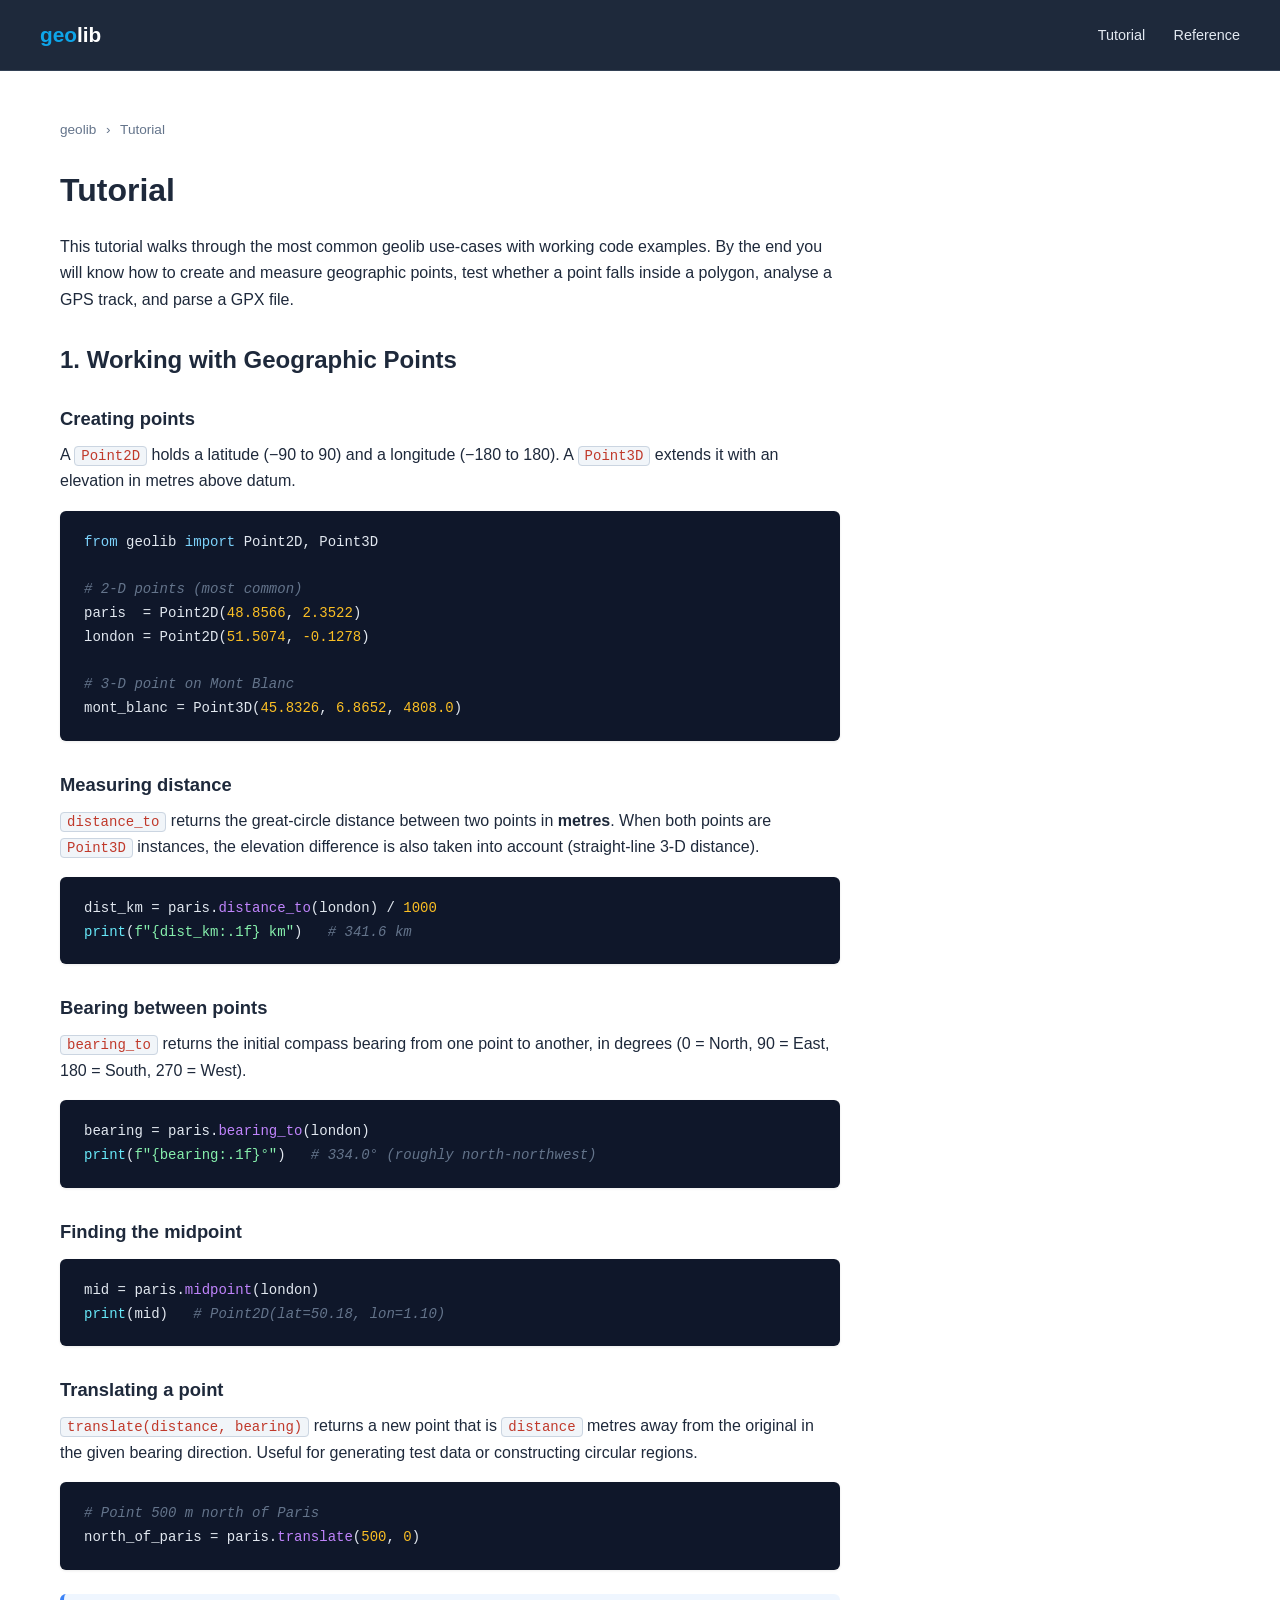
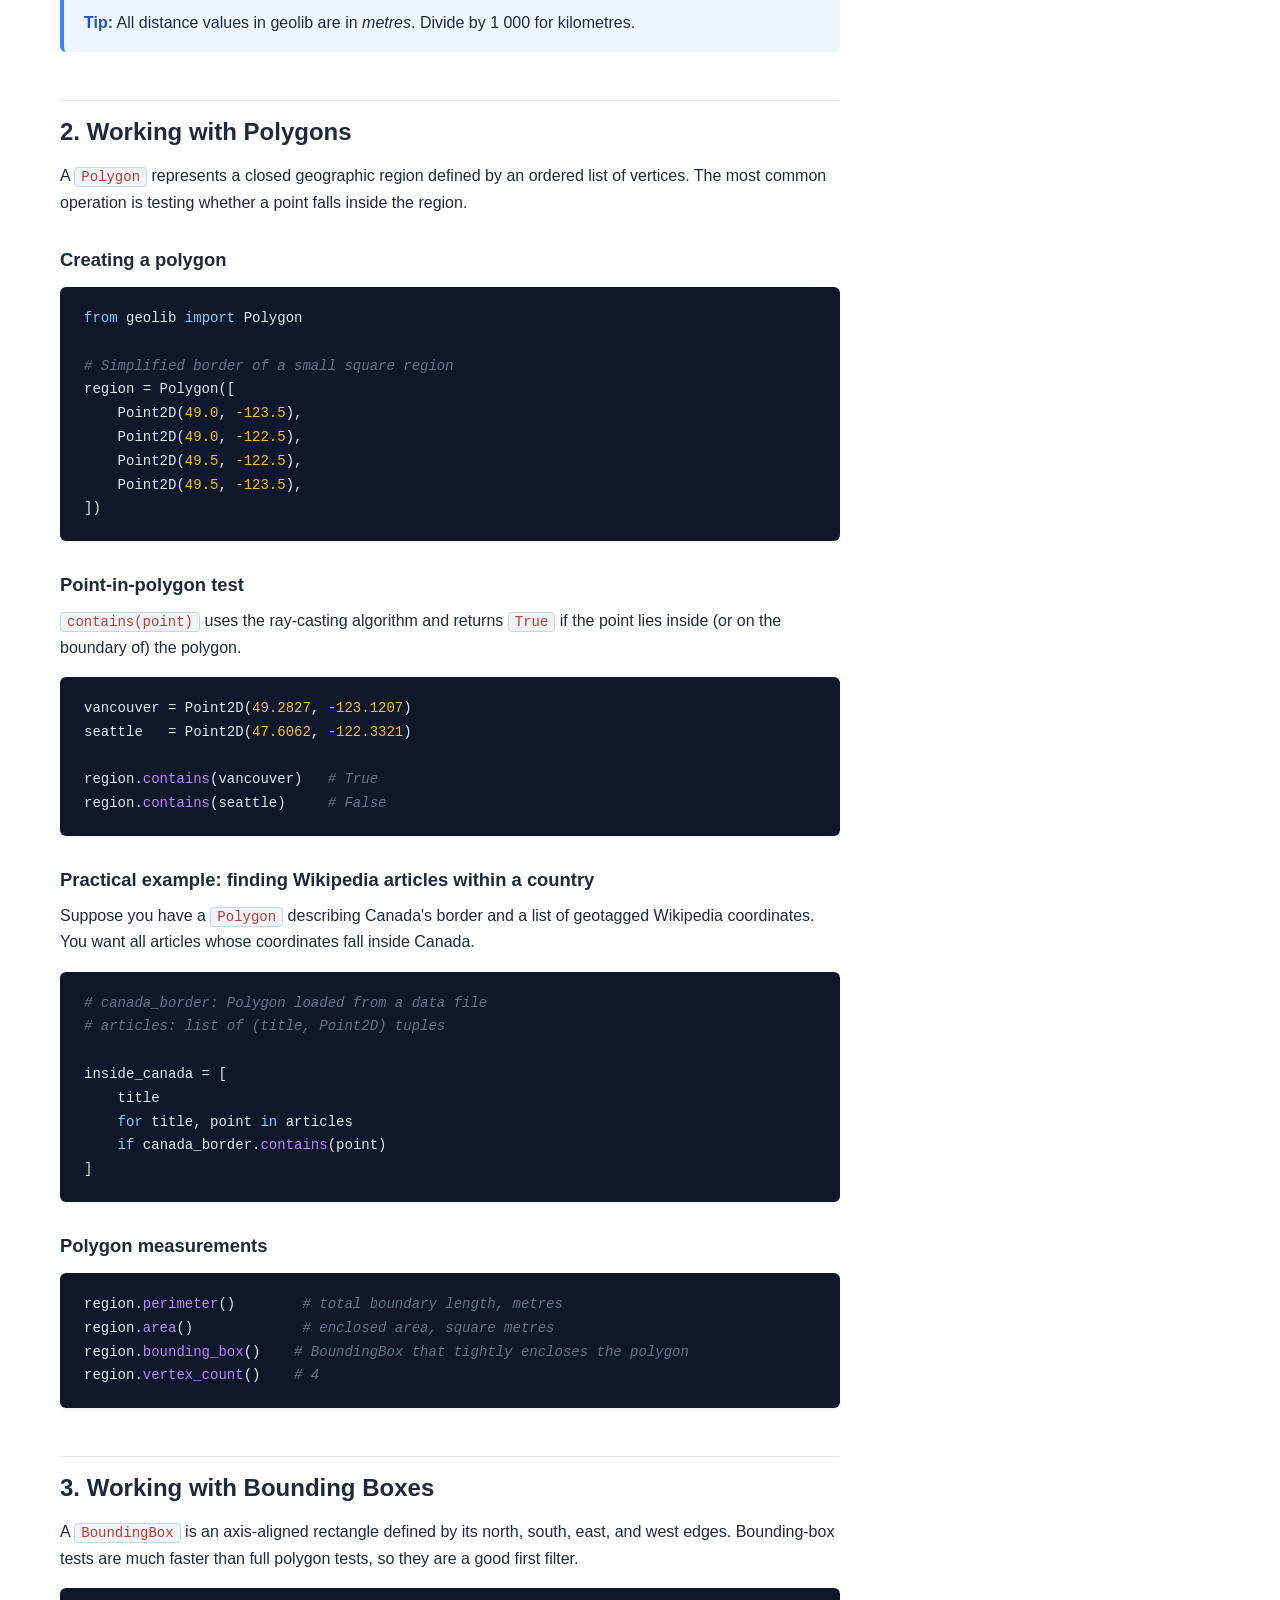
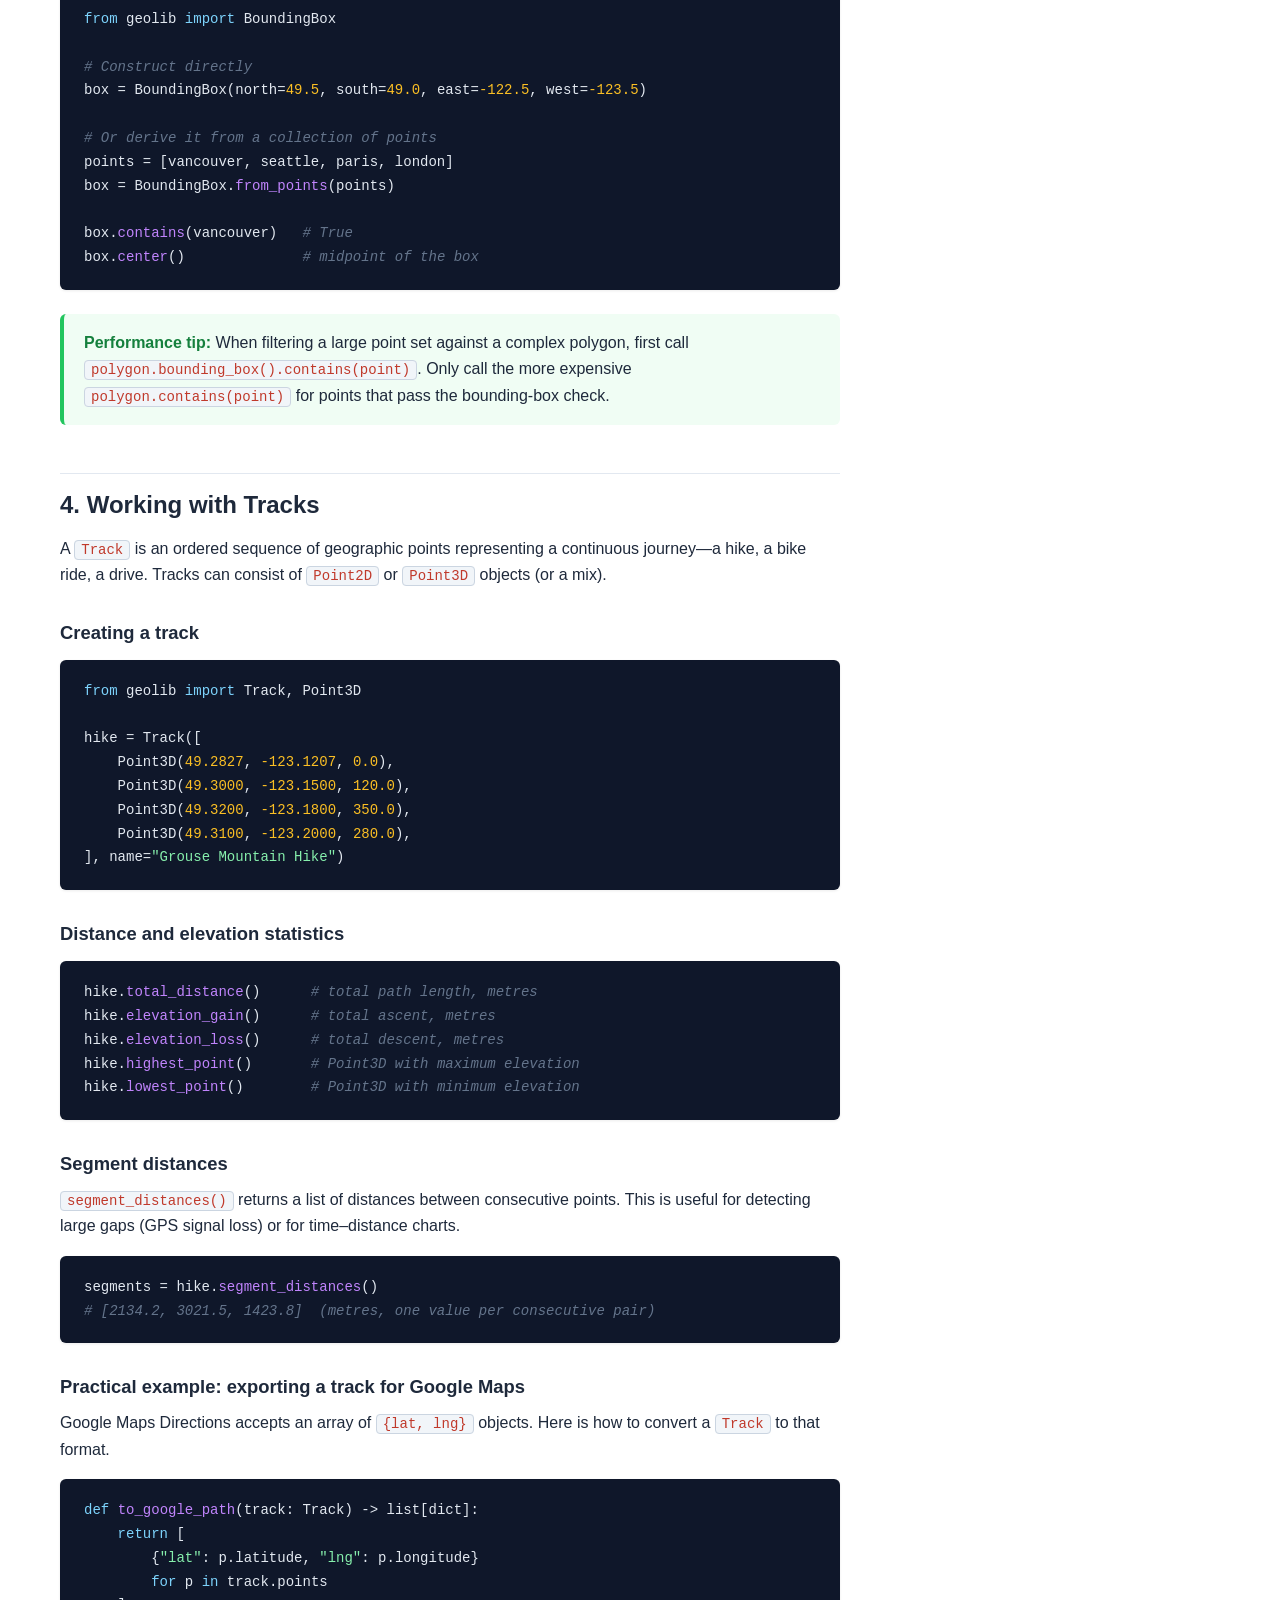
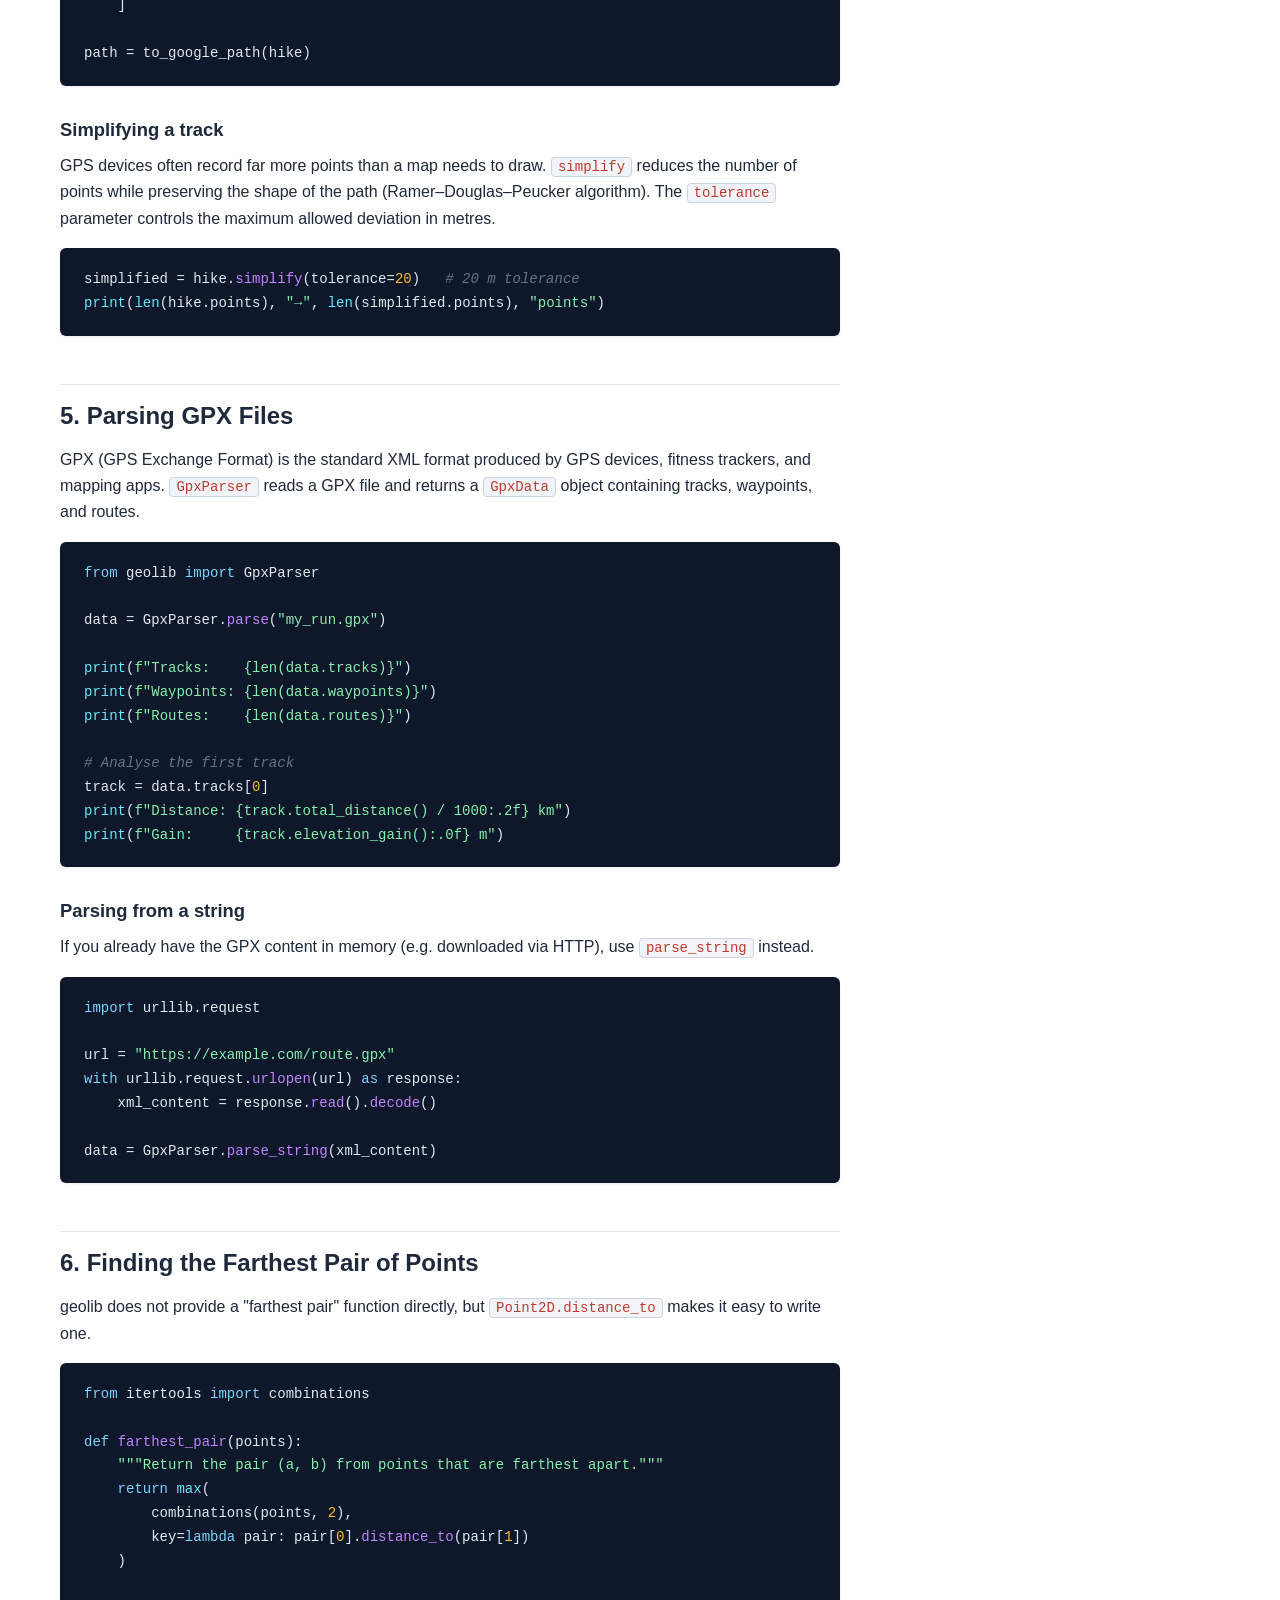
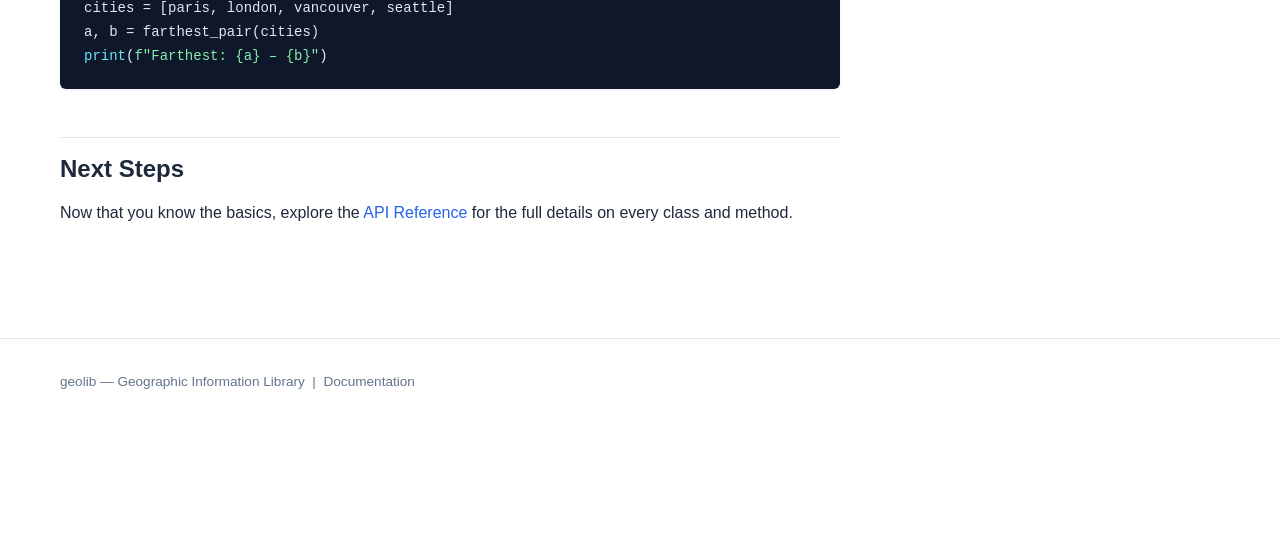
==== tutorial.html @ 37a9e3eb "Add complete GIS API documentation (geolib package)" ====
<!DOCTYPE html>
<html lang="en">
<head>
    <meta charset="UTF-8">
    <meta name="viewport" content="width=device-width, initial-scale=1.0">
    <title>Tutorial – geolib</title>
    <link rel="stylesheet" href="style.css">
</head>
<body>

<header class="top-header">
    <a class="brand" href="index.html"><span>geo</span>lib</a>
    <nav>
        <a href="tutorial.html">Tutorial</a>
        <a href="reference/index.html">Reference</a>
    </nav>
</header>

<main class="page-body">

    <div class="breadcrumb">
        <a href="index.html">geolib</a>
        <span>›</span> Tutorial
    </div>

    <h1>Tutorial</h1>
    <p>
        This tutorial walks through the most common geolib use-cases with working code examples.
        By the end you will know how to create and measure geographic points, test whether a point
        falls inside a polygon, analyse a GPS track, and parse a GPX file.
    </p>

    <!-- ────────────────────────────────────── -->
    <h2 id="points">1. Working with Geographic Points</h2>

    <h3>Creating points</h3>
    <p>
        A <a href="reference/point2d.html"><code>Point2D</code></a> holds a latitude (−90 to 90) and
        a longitude (−180 to 180). A <a href="reference/point3d.html"><code>Point3D</code></a> extends
        it with an elevation in metres above datum.
    </p>

    <pre><code><span class="kw">from</span> geolib <span class="kw">import</span> Point2D, Point3D

<span class="cm"># 2-D points (most common)</span>
paris  = Point2D(<span class="nm">48.8566</span>, <span class="nm">2.3522</span>)
london = Point2D(<span class="nm">51.5074</span>, <span class="nm">-0.1278</span>)

<span class="cm"># 3-D point on Mont Blanc</span>
mont_blanc = Point3D(<span class="nm">45.8326</span>, <span class="nm">6.8652</span>, <span class="nm">4808.0</span>)</code></pre>

    <h3>Measuring distance</h3>
    <p>
        <code>distance_to</code> returns the great-circle distance between two points in <strong>metres</strong>.
        When both points are <code>Point3D</code> instances, the elevation difference is also taken into
        account (straight-line 3-D distance).
    </p>

    <pre><code>dist_km = paris.<span class="fn">distance_to</span>(london) / <span class="nm">1000</span>
<span class="bi">print</span>(<span class="st">f"{dist_km:.1f} km"</span>)   <span class="cm"># 341.6 km</span></code></pre>

    <h3>Bearing between points</h3>
    <p>
        <code>bearing_to</code> returns the initial compass bearing from one point to another, in
        degrees (0 = North, 90 = East, 180 = South, 270 = West).
    </p>

    <pre><code>bearing = paris.<span class="fn">bearing_to</span>(london)
<span class="bi">print</span>(<span class="st">f"{bearing:.1f}°"</span>)   <span class="cm"># 334.0° (roughly north-northwest)</span></code></pre>

    <h3>Finding the midpoint</h3>
    <pre><code>mid = paris.<span class="fn">midpoint</span>(london)
<span class="bi">print</span>(mid)   <span class="cm"># Point2D(lat=50.18, lon=1.10)</span></code></pre>

    <h3>Translating a point</h3>
    <p>
        <code>translate(distance, bearing)</code> returns a new point that is <code>distance</code>
        metres away from the original in the given bearing direction. Useful for generating test data
        or constructing circular regions.
    </p>

    <pre><code><span class="cm"># Point 500 m north of Paris</span>
north_of_paris = paris.<span class="fn">translate</span>(<span class="nm">500</span>, <span class="nm">0</span>)</code></pre>

    <div class="callout callout-note">
        <p><strong>Tip:</strong> All distance values in geolib are in <em>metres</em>. Divide by 1 000 for kilometres.</p>
    </div>

    <!-- ────────────────────────────────────── -->
    <h2 id="polygon">2. Working with Polygons</h2>

    <p>
        A <a href="reference/polygon.html"><code>Polygon</code></a> represents a closed geographic region
        defined by an ordered list of vertices. The most common operation is testing whether a point
        falls inside the region.
    </p>

    <h3>Creating a polygon</h3>
    <pre><code><span class="kw">from</span> geolib <span class="kw">import</span> Polygon

<span class="cm"># Simplified border of a small square region</span>
region = Polygon([
    Point2D(<span class="nm">49.0</span>, <span class="nm">-123.5</span>),
    Point2D(<span class="nm">49.0</span>, <span class="nm">-122.5</span>),
    Point2D(<span class="nm">49.5</span>, <span class="nm">-122.5</span>),
    Point2D(<span class="nm">49.5</span>, <span class="nm">-123.5</span>),
])</code></pre>

    <h3>Point-in-polygon test</h3>
    <p>
        <code>contains(point)</code> uses the ray-casting algorithm and returns <code>True</code>
        if the point lies inside (or on the boundary of) the polygon.
    </p>
    <pre><code>vancouver = Point2D(<span class="nm">49.2827</span>, <span class="nm">-123.1207</span>)
seattle   = Point2D(<span class="nm">47.6062</span>, <span class="nm">-122.3321</span>)

region.<span class="fn">contains</span>(vancouver)   <span class="cm"># True</span>
region.<span class="fn">contains</span>(seattle)     <span class="cm"># False</span></code></pre>

    <h3>Practical example: finding Wikipedia articles within a country</h3>
    <p>
        Suppose you have a <code>Polygon</code> describing Canada's border and a list of geotagged
        Wikipedia coordinates. You want all articles whose coordinates fall inside Canada.
    </p>
    <pre><code><span class="cm"># canada_border: Polygon loaded from a data file</span>
<span class="cm"># articles: list of (title, Point2D) tuples</span>

inside_canada = [
    title
    <span class="kw">for</span> title, point <span class="kw">in</span> articles
    <span class="kw">if</span> canada_border.<span class="fn">contains</span>(point)
]</code></pre>

    <h3>Polygon measurements</h3>
    <pre><code>region.<span class="fn">perimeter</span>()        <span class="cm"># total boundary length, metres</span>
region.<span class="fn">area</span>()             <span class="cm"># enclosed area, square metres</span>
region.<span class="fn">bounding_box</span>()    <span class="cm"># BoundingBox that tightly encloses the polygon</span>
region.<span class="fn">vertex_count</span>()    <span class="cm"># 4</span></code></pre>

    <!-- ────────────────────────────────────── -->
    <h2 id="boundingbox">3. Working with Bounding Boxes</h2>

    <p>
        A <a href="reference/boundingbox.html"><code>BoundingBox</code></a> is an axis-aligned rectangle
        defined by its north, south, east, and west edges. Bounding-box tests are much faster than
        full polygon tests, so they are a good first filter.
    </p>

    <pre><code><span class="kw">from</span> geolib <span class="kw">import</span> BoundingBox

<span class="cm"># Construct directly</span>
box = BoundingBox(north=<span class="nm">49.5</span>, south=<span class="nm">49.0</span>, east=<span class="nm">-122.5</span>, west=<span class="nm">-123.5</span>)

<span class="cm"># Or derive it from a collection of points</span>
points = [vancouver, seattle, paris, london]
box = BoundingBox.<span class="fn">from_points</span>(points)

box.<span class="fn">contains</span>(vancouver)   <span class="cm"># True</span>
box.<span class="fn">center</span>()              <span class="cm"># midpoint of the box</span></code></pre>

    <div class="callout callout-tip">
        <p><strong>Performance tip:</strong> When filtering a large point set against a complex polygon, first call <code>polygon.bounding_box().contains(point)</code>. Only call the more expensive <code>polygon.contains(point)</code> for points that pass the bounding-box check.</p>
    </div>

    <!-- ────────────────────────────────────── -->
    <h2 id="track">4. Working with Tracks</h2>

    <p>
        A <a href="reference/track.html"><code>Track</code></a> is an ordered sequence of geographic
        points representing a continuous journey—a hike, a bike ride, a drive. Tracks can consist
        of <code>Point2D</code> or <code>Point3D</code> objects (or a mix).
    </p>

    <h3>Creating a track</h3>
    <pre><code><span class="kw">from</span> geolib <span class="kw">import</span> Track, Point3D

hike = Track([
    Point3D(<span class="nm">49.2827</span>, <span class="nm">-123.1207</span>, <span class="nm">0.0</span>),
    Point3D(<span class="nm">49.3000</span>, <span class="nm">-123.1500</span>, <span class="nm">120.0</span>),
    Point3D(<span class="nm">49.3200</span>, <span class="nm">-123.1800</span>, <span class="nm">350.0</span>),
    Point3D(<span class="nm">49.3100</span>, <span class="nm">-123.2000</span>, <span class="nm">280.0</span>),
], name=<span class="st">"Grouse Mountain Hike"</span>)</code></pre>

    <h3>Distance and elevation statistics</h3>
    <pre><code>hike.<span class="fn">total_distance</span>()      <span class="cm"># total path length, metres</span>
hike.<span class="fn">elevation_gain</span>()      <span class="cm"># total ascent, metres</span>
hike.<span class="fn">elevation_loss</span>()      <span class="cm"># total descent, metres</span>
hike.<span class="fn">highest_point</span>()       <span class="cm"># Point3D with maximum elevation</span>
hike.<span class="fn">lowest_point</span>()        <span class="cm"># Point3D with minimum elevation</span></code></pre>

    <h3>Segment distances</h3>
    <p>
        <code>segment_distances()</code> returns a list of distances between consecutive points.
        This is useful for detecting large gaps (GPS signal loss) or for time–distance charts.
    </p>
    <pre><code>segments = hike.<span class="fn">segment_distances</span>()
<span class="cm"># [2134.2, 3021.5, 1423.8]  (metres, one value per consecutive pair)</span></code></pre>

    <h3>Practical example: exporting a track for Google Maps</h3>
    <p>
        Google Maps Directions accepts an array of <code>{lat, lng}</code> objects. Here is how to
        convert a <code>Track</code> to that format.
    </p>
    <pre><code><span class="kw">def</span> <span class="fn">to_google_path</span>(track: Track) -> list[dict]:
    <span class="kw">return</span> [
        {<span class="st">"lat"</span>: p.latitude, <span class="st">"lng"</span>: p.longitude}
        <span class="kw">for</span> p <span class="kw">in</span> track.points
    ]

path = to_google_path(hike)</code></pre>

    <h3>Simplifying a track</h3>
    <p>
        GPS devices often record far more points than a map needs to draw. <code>simplify</code>
        reduces the number of points while preserving the shape of the path (Ramer–Douglas–Peucker
        algorithm). The <code>tolerance</code> parameter controls the maximum allowed deviation in
        metres.
    </p>
    <pre><code>simplified = hike.<span class="fn">simplify</span>(tolerance=<span class="nm">20</span>)   <span class="cm"># 20 m tolerance</span>
<span class="bi">print</span>(<span class="bi">len</span>(hike.points), <span class="st">"→"</span>, <span class="bi">len</span>(simplified.points), <span class="st">"points"</span>)</code></pre>

    <!-- ────────────────────────────────────── -->
    <h2 id="gpx">5. Parsing GPX Files</h2>

    <p>
        GPX (GPS Exchange Format) is the standard XML format produced by GPS devices,
        fitness trackers, and mapping apps. <a href="reference/gpxparser.html"><code>GpxParser</code></a>
        reads a GPX file and returns a <a href="reference/gpxdata.html"><code>GpxData</code></a> object
        containing tracks, waypoints, and routes.
    </p>

    <pre><code><span class="kw">from</span> geolib <span class="kw">import</span> GpxParser

data = GpxParser.<span class="fn">parse</span>(<span class="st">"my_run.gpx"</span>)

<span class="bi">print</span>(<span class="st">f"Tracks:    {len(data.tracks)}"</span>)
<span class="bi">print</span>(<span class="st">f"Waypoints: {len(data.waypoints)}"</span>)
<span class="bi">print</span>(<span class="st">f"Routes:    {len(data.routes)}"</span>)

<span class="cm"># Analyse the first track</span>
track = data.tracks[<span class="nm">0</span>]
<span class="bi">print</span>(<span class="st">f"Distance: {track.total_distance() / 1000:.2f} km"</span>)
<span class="bi">print</span>(<span class="st">f"Gain:     {track.elevation_gain():.0f} m"</span>)</code></pre>

    <h3>Parsing from a string</h3>
    <p>
        If you already have the GPX content in memory (e.g. downloaded via HTTP), use
        <code>parse_string</code> instead.
    </p>
    <pre><code><span class="kw">import</span> urllib.request

url = <span class="st">"https://example.com/route.gpx"</span>
<span class="kw">with</span> urllib.request.<span class="fn">urlopen</span>(url) <span class="kw">as</span> response:
    xml_content = response.<span class="fn">read</span>().<span class="fn">decode</span>()

data = GpxParser.<span class="fn">parse_string</span>(xml_content)</code></pre>

    <!-- ────────────────────────────────────── -->
    <h2 id="farthest">6. Finding the Farthest Pair of Points</h2>

    <p>
        geolib does not provide a "farthest pair" function directly, but <code>Point2D.distance_to</code>
        makes it easy to write one.
    </p>

    <pre><code><span class="kw">from</span> itertools <span class="kw">import</span> combinations

<span class="kw">def</span> <span class="fn">farthest_pair</span>(points):
    <span class="st">"""Return the pair (a, b) from points that are farthest apart."""</span>
    <span class="kw">return</span> <span class="bi">max</span>(
        combinations(points, <span class="nm">2</span>),
        key=<span class="kw">lambda</span> pair: pair[<span class="nm">0</span>].<span class="fn">distance_to</span>(pair[<span class="nm">1</span>])
    )

cities = [paris, london, vancouver, seattle]
a, b = farthest_pair(cities)
<span class="bi">print</span>(<span class="st">f"Farthest: {a} – {b}"</span>)</code></pre>

    <!-- ────────────────────────────────────── -->
    <h2 id="next">Next Steps</h2>
    <p>
        Now that you know the basics, explore the
        <a href="reference/index.html">API Reference</a> for the full details on every class and method.
    </p>

</main>

<footer class="site-footer">
    geolib — Geographic Information Library &nbsp;|&nbsp; Documentation
</footer>

</body>
</html>
---- style.css ----
/* geolib Documentation Stylesheet */

*, *::before, *::after {
    box-sizing: border-box;
    margin: 0;
    padding: 0;
}

:root {
    --color-primary: #2563eb;
    --color-primary-dark: #1d4ed8;
    --color-primary-light: #eff6ff;
    --color-accent: #0ea5e9;
    --color-bg: #ffffff;
    --color-surface: #f8fafc;
    --color-border: #e2e8f0;
    --color-text: #1e293b;
    --color-text-muted: #64748b;
    --color-code-bg: #f1f5f9;
    --color-code-border: #cbd5e1;
    --color-nav-bg: #1e293b;
    --color-nav-text: #e2e8f0;
    --color-nav-hover: #334155;
    --font-sans: -apple-system, BlinkMacSystemFont, "Segoe UI", Roboto, "Helvetica Neue", Arial, sans-serif;
    --font-mono: "SFMono-Regular", Consolas, "Liberation Mono", Menlo, monospace;
    --radius: 6px;
    --shadow-sm: 0 1px 3px rgba(0,0,0,0.08);
    --shadow: 0 4px 12px rgba(0,0,0,0.10);
}

body {
    font-family: var(--font-sans);
    color: var(--color-text);
    background: var(--color-bg);
    line-height: 1.65;
    font-size: 16px;
}

/* ── Layout ── */

.site-wrapper {
    display: flex;
    min-height: 100vh;
}

/* ── Sidebar / Nav ── */

.sidebar {
    width: 260px;
    flex-shrink: 0;
    background: var(--color-nav-bg);
    color: var(--color-nav-text);
    padding: 0;
    position: sticky;
    top: 0;
    height: 100vh;
    overflow-y: auto;
}

.sidebar-brand {
    display: block;
    padding: 20px 24px 16px;
    font-size: 1.2rem;
    font-weight: 700;
    color: #fff;
    text-decoration: none;
    border-bottom: 1px solid #334155;
}

.sidebar-brand span {
    color: var(--color-accent);
}

.sidebar-section {
    padding: 16px 0 8px;
}

.sidebar-section-title {
    font-size: 0.7rem;
    text-transform: uppercase;
    letter-spacing: 0.1em;
    color: #94a3b8;
    padding: 0 24px 8px;
    font-weight: 600;
}

.sidebar nav a {
    display: block;
    padding: 7px 24px;
    color: var(--color-nav-text);
    text-decoration: none;
    font-size: 0.9rem;
    transition: background 0.15s, color 0.15s;
    border-left: 3px solid transparent;
}

.sidebar nav a:hover {
    background: var(--color-nav-hover);
    color: #fff;
}

.sidebar nav a.active {
    background: var(--color-nav-hover);
    color: #fff;
    border-left-color: var(--color-accent);
}

/* ── Main Content ── */

.content {
    flex: 1;
    min-width: 0;
    padding: 48px 60px;
    max-width: 920px;
}

/* ── Top Nav / Header ── */

.top-header {
    background: var(--color-nav-bg);
    color: #fff;
    padding: 18px 40px;
    display: flex;
    align-items: center;
    justify-content: space-between;
    border-bottom: 1px solid #334155;
}

.top-header .brand {
    font-size: 1.3rem;
    font-weight: 700;
    color: #fff;
    text-decoration: none;
}

.top-header .brand span { color: var(--color-accent); }

.top-header nav a {
    color: var(--color-nav-text);
    text-decoration: none;
    margin-left: 24px;
    font-size: 0.9rem;
    transition: color 0.15s;
}

.top-header nav a:hover { color: #fff; }

/* ── Hero (index page) ── */

.hero {
    background: linear-gradient(135deg, #1e293b 0%, #0f172a 100%);
    color: #fff;
    padding: 72px 60px 60px;
}

.hero h1 {
    font-size: 2.8rem;
    font-weight: 800;
    margin-bottom: 16px;
    letter-spacing: -0.02em;
}

.hero h1 span { color: var(--color-accent); }

.hero p {
    font-size: 1.15rem;
    color: #cbd5e1;
    max-width: 560px;
    margin-bottom: 32px;
    line-height: 1.7;
}

.hero-actions { display: flex; gap: 12px; flex-wrap: wrap; }

.btn {
    display: inline-block;
    padding: 10px 24px;
    border-radius: var(--radius);
    text-decoration: none;
    font-weight: 600;
    font-size: 0.95rem;
    transition: background 0.15s, transform 0.1s;
}

.btn:hover { transform: translateY(-1px); }

.btn-primary {
    background: var(--color-primary);
    color: #fff;
}

.btn-primary:hover { background: var(--color-primary-dark); }

.btn-outline {
    background: transparent;
    color: #fff;
    border: 2px solid #475569;
}

.btn-outline:hover { background: #334155; }

/* ── Page body ── */

.page-body {
    padding: 48px 60px;
    max-width: 900px;
}

h1, h2, h3, h4 {
    font-weight: 700;
    line-height: 1.25;
    color: var(--color-text);
}

h1 { font-size: 2rem; margin-bottom: 24px; }
h2 { font-size: 1.5rem; margin: 48px 0 16px; padding-top: 16px; border-top: 1px solid var(--color-border); }
h3 { font-size: 1.15rem; margin: 32px 0 12px; }
h4 { font-size: 1rem; margin: 24px 0 8px; color: var(--color-text-muted); text-transform: uppercase; letter-spacing: 0.06em; font-size: 0.8rem; }

h2:first-of-type { border-top: none; margin-top: 0; }

p { margin-bottom: 16px; }

ul, ol {
    margin: 12px 0 16px 24px;
}

li { margin-bottom: 6px; }

a { color: var(--color-primary); text-decoration: none; }
a:hover { text-decoration: underline; }

strong { font-weight: 600; }

/* ── Cards ── */

.card-grid {
    display: grid;
    grid-template-columns: repeat(auto-fill, minmax(200px, 1fr));
    gap: 16px;
    margin: 24px 0;
}

.card {
    background: var(--color-surface);
    border: 1px solid var(--color-border);
    border-radius: var(--radius);
    padding: 20px;
    text-decoration: none;
    color: var(--color-text);
    transition: box-shadow 0.15s, transform 0.1s;
    display: block;
}

.card:hover {
    box-shadow: var(--shadow);
    transform: translateY(-2px);
    text-decoration: none;
}

.card-icon {
    font-size: 1.6rem;
    margin-bottom: 10px;
}

.card h3 {
    font-size: 1rem;
    margin: 0 0 6px;
    color: var(--color-primary);
    font-family: var(--font-mono);
}

.card p {
    font-size: 0.85rem;
    color: var(--color-text-muted);
    margin: 0;
}

/* ── Code ── */

code {
    font-family: var(--font-mono);
    font-size: 0.875em;
    background: var(--color-code-bg);
    border: 1px solid var(--color-code-border);
    padding: 1px 6px;
    border-radius: 4px;
    color: #c0392b;
}

pre {
    background: #0f172a;
    color: #e2e8f0;
    padding: 20px 24px;
    border-radius: var(--radius);
    overflow-x: auto;
    margin: 16px 0 24px;
    font-size: 0.875rem;
    line-height: 1.7;
    box-shadow: var(--shadow-sm);
}

pre code {
    background: none;
    border: none;
    padding: 0;
    color: inherit;
    font-size: inherit;
}

/* syntax highlight colours (manual) */
.kw  { color: #7dd3fc; }   /* keywords */
.cm  { color: #64748b; font-style: italic; }   /* comments */
.st  { color: #86efac; }   /* strings */
.nm  { color: #fbbf24; }   /* numbers */
.fn  { color: #c084fc; }   /* function names */
.cl  { color: #f0abfc; }   /* class names */
.bi  { color: #67e8f9; }   /* built-ins / self */

/* ── Method / Class signature blocks ── */

.method-block {
    background: var(--color-surface);
    border: 1px solid var(--color-border);
    border-left: 4px solid var(--color-primary);
    border-radius: var(--radius);
    margin: 28px 0 12px;
    overflow: hidden;
}

.method-sig {
    font-family: var(--font-mono);
    font-size: 0.9rem;
    padding: 14px 20px;
    background: var(--color-primary-light);
    color: var(--color-text);
    border-bottom: 1px solid var(--color-border);
}

.method-sig .sig-class { color: #7c3aed; font-weight: 600; }
.method-sig .sig-name  { color: var(--color-primary); font-weight: 700; }
.method-sig .sig-param { color: #0f766e; }
.method-sig .sig-ret   { color: #b45309; }
.method-sig .sig-kw    { color: #6d28d9; font-style: italic; }

.method-body {
    padding: 16px 20px;
}

.method-body p:last-child { margin-bottom: 0; }

/* ── Parameters table ── */

.params-table {
    width: 100%;
    border-collapse: collapse;
    font-size: 0.9rem;
    margin: 12px 0 8px;
}

.params-table th {
    text-align: left;
    padding: 8px 12px;
    background: var(--color-surface);
    border: 1px solid var(--color-border);
    font-weight: 600;
    font-size: 0.8rem;
    text-transform: uppercase;
    letter-spacing: 0.05em;
    color: var(--color-text-muted);
}

.params-table td {
    padding: 8px 12px;
    border: 1px solid var(--color-border);
    vertical-align: top;
}

.params-table tr:nth-child(even) td {
    background: var(--color-surface);
}

.params-table code {
    font-size: 0.82rem;
}

/* ── Callout boxes ── */

.callout {
    border-radius: var(--radius);
    padding: 16px 20px;
    margin: 20px 0;
    border-left: 4px solid;
}

.callout p:last-child { margin-bottom: 0; }

.callout-note   { background: #eff6ff; border-color: #3b82f6; }
.callout-tip    { background: #f0fdf4; border-color: #22c55e; }
.callout-warn   { background: #fffbeb; border-color: #f59e0b; }

.callout-note strong   { color: #1d4ed8; }
.callout-tip strong    { color: #15803d; }
.callout-warn strong   { color: #b45309; }

/* ── Breadcrumb ── */

.breadcrumb {
    font-size: 0.85rem;
    color: var(--color-text-muted);
    margin-bottom: 28px;
}

.breadcrumb a { color: var(--color-text-muted); }
.breadcrumb a:hover { color: var(--color-primary); }
.breadcrumb span { margin: 0 6px; }

/* ── Returns badge ── */

.badge {
    display: inline-block;
    padding: 2px 8px;
    border-radius: 99px;
    font-size: 0.75rem;
    font-weight: 600;
    font-family: var(--font-mono);
}

.badge-type   { background: #ede9fe; color: #6d28d9; }
.badge-opt    { background: #fef3c7; color: #92400e; }
.badge-raises { background: #fee2e2; color: #b91c1c; }

/* ── Section anchor links ── */

h2 .anchor, h3 .anchor {
    display: none;
    margin-left: 8px;
    color: var(--color-text-muted);
    font-size: 0.85em;
}

h2:hover .anchor, h3:hover .anchor { display: inline; }

/* ── Footer ── */

.site-footer {
    border-top: 1px solid var(--color-border);
    padding: 32px 60px;
    font-size: 0.85rem;
    color: var(--color-text-muted);
    margin-top: 48px;
}

/* ── Responsive ── */

@media (max-width: 768px) {
    .sidebar { display: none; }
    .page-body, .hero { padding: 32px 24px; }
    .hero h1 { font-size: 2rem; }
    .content { padding: 32px 24px; }
    .site-footer { padding: 24px; }
}
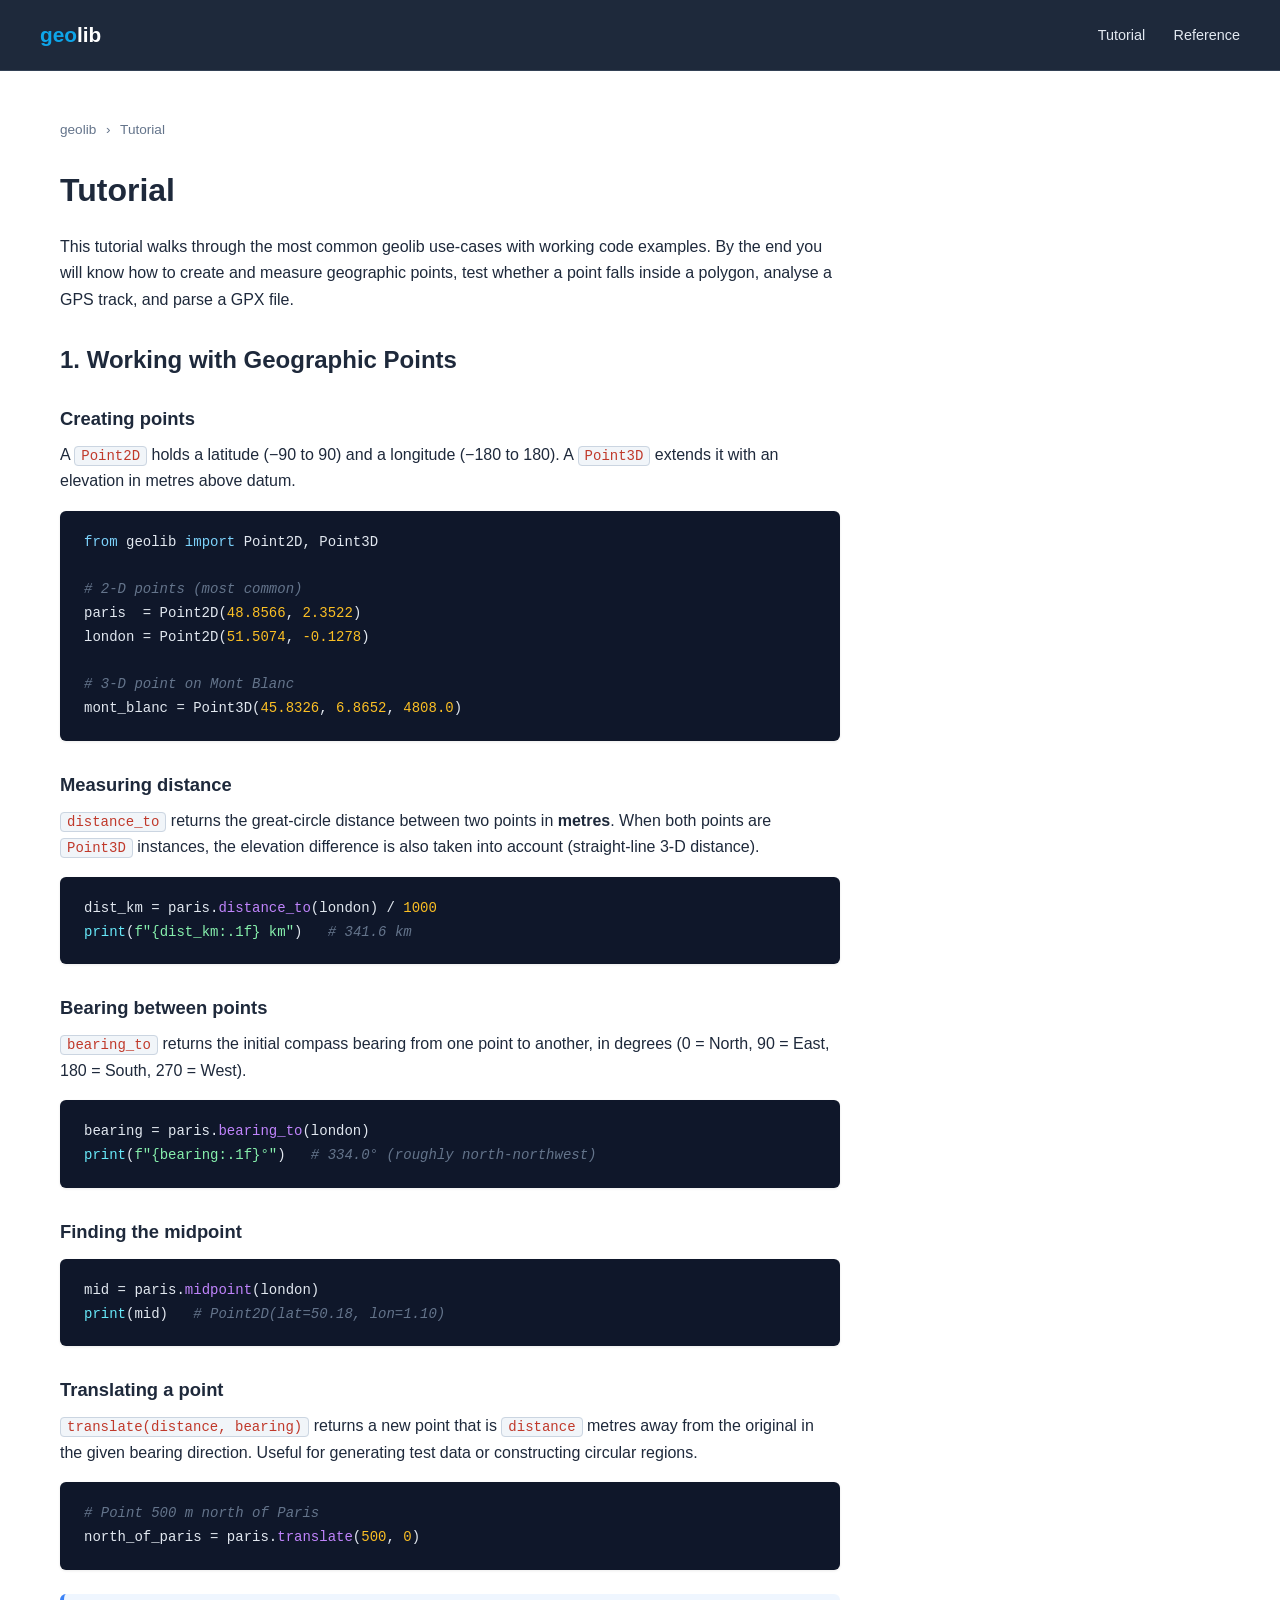
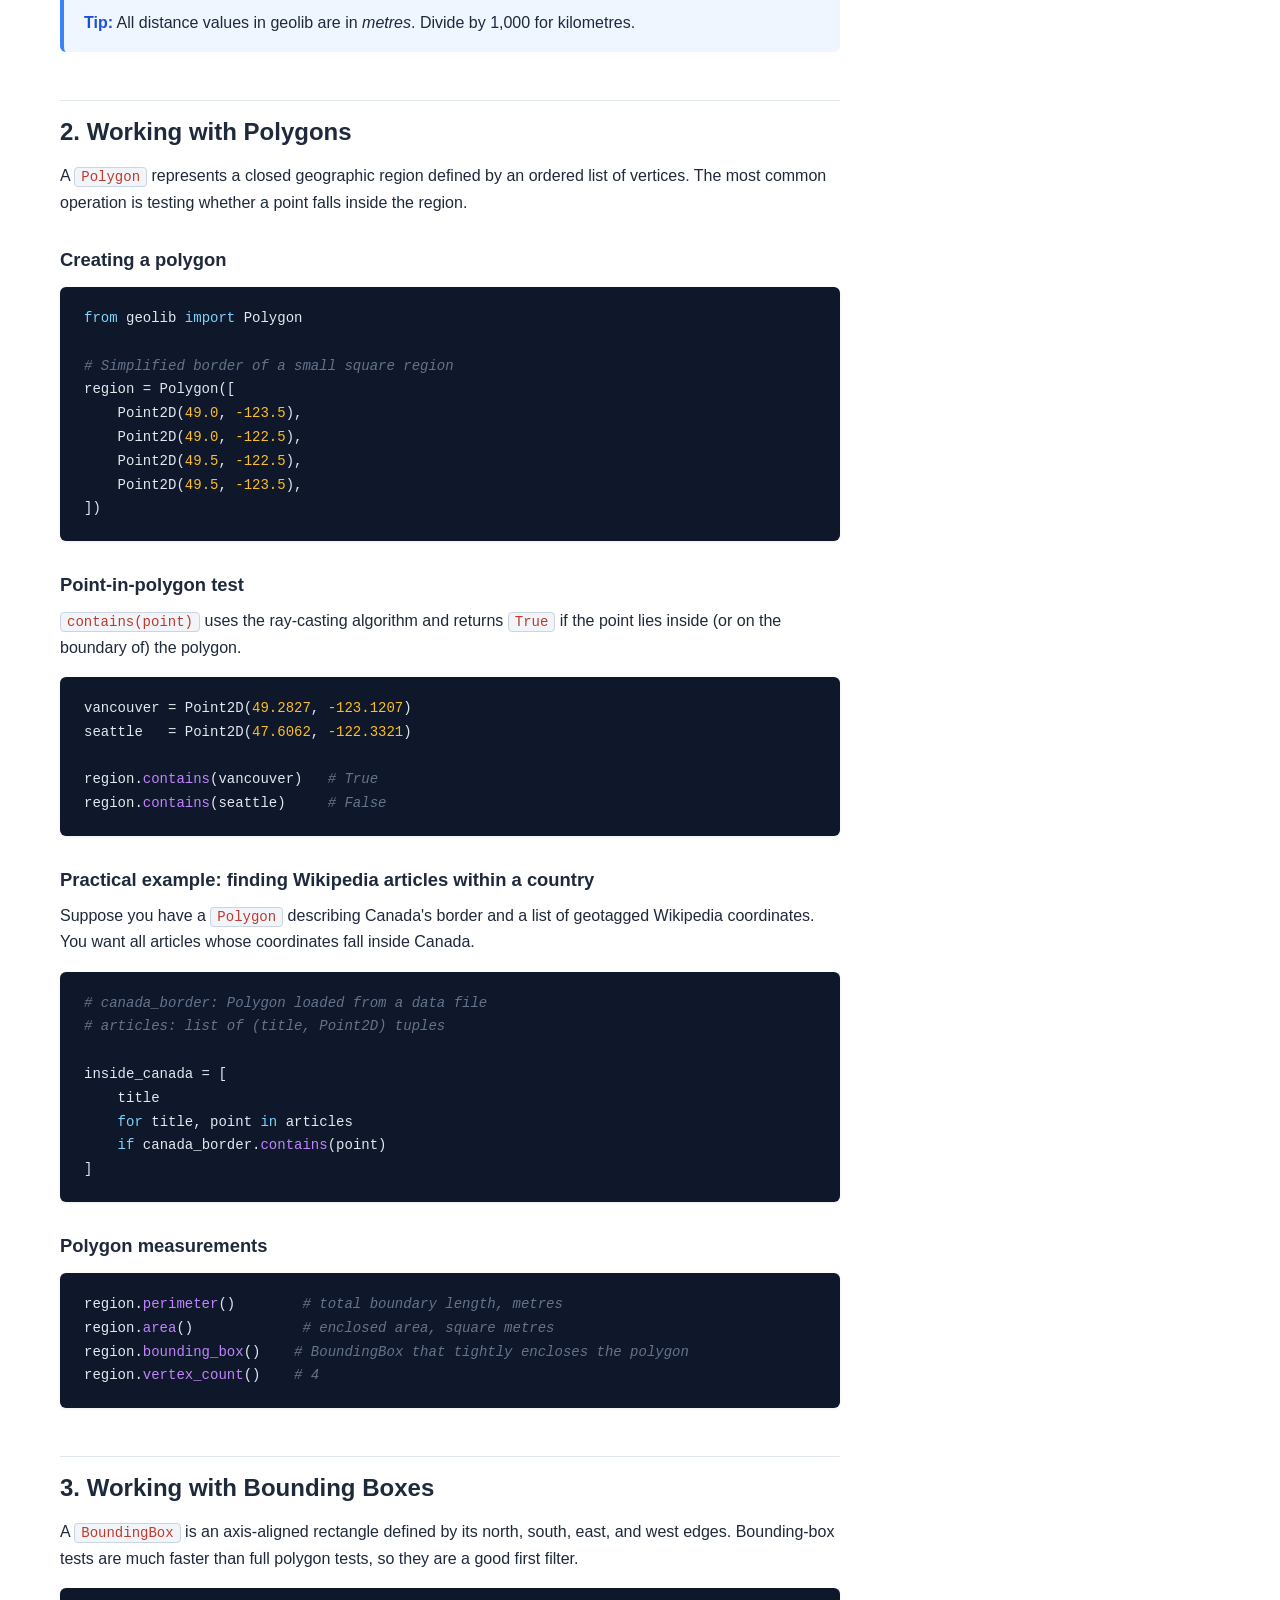
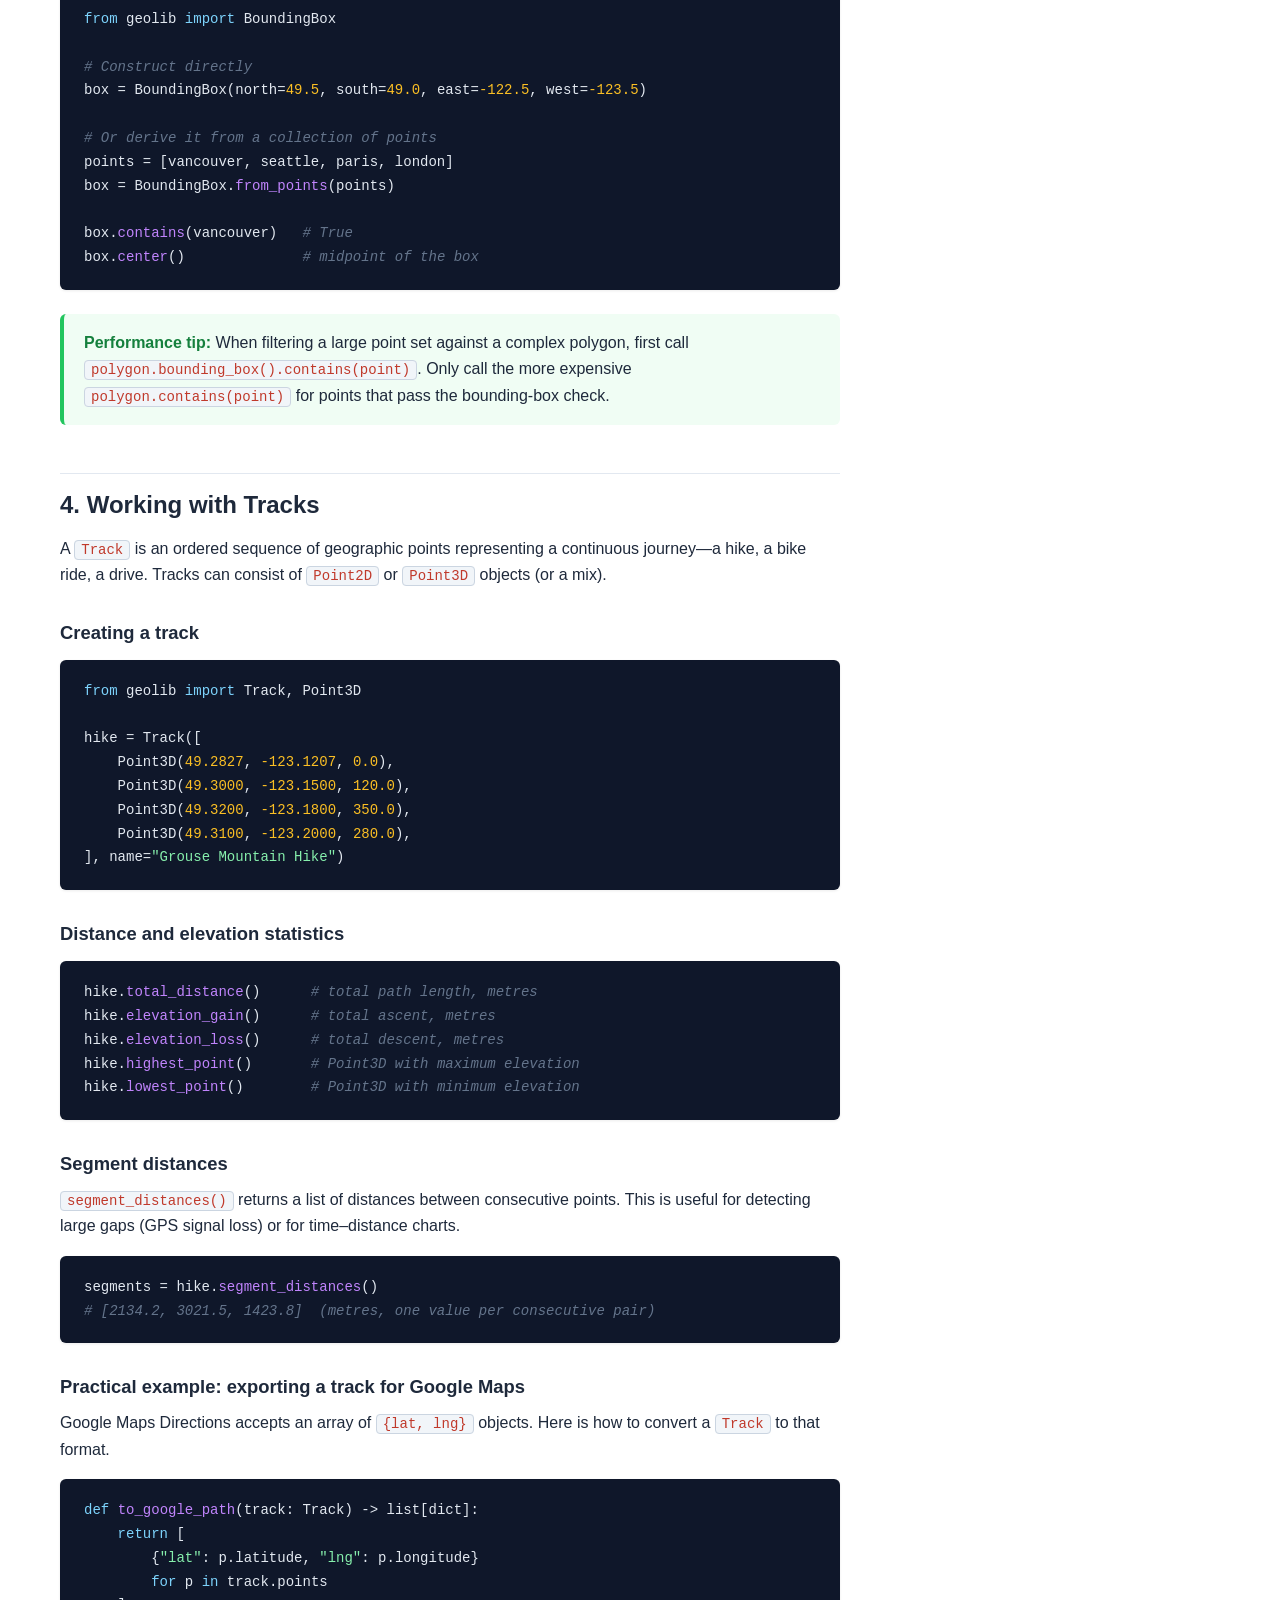
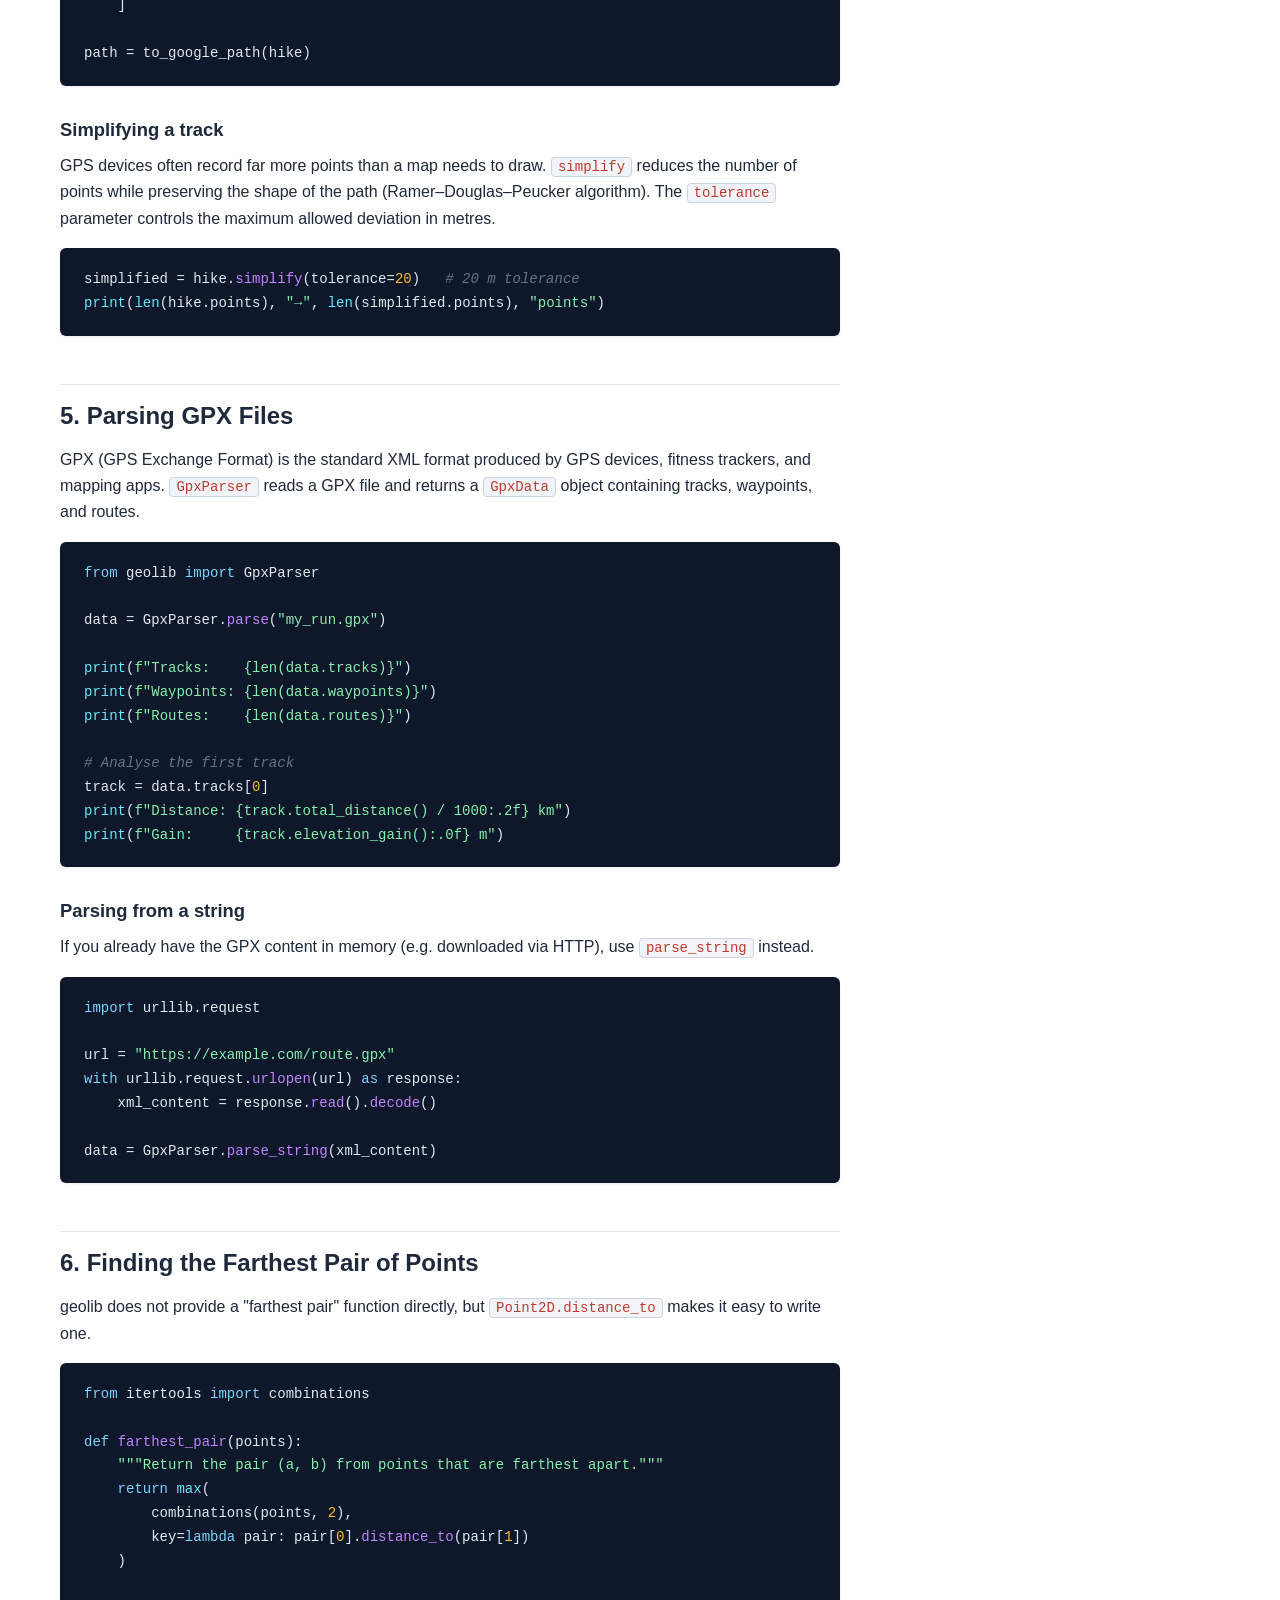
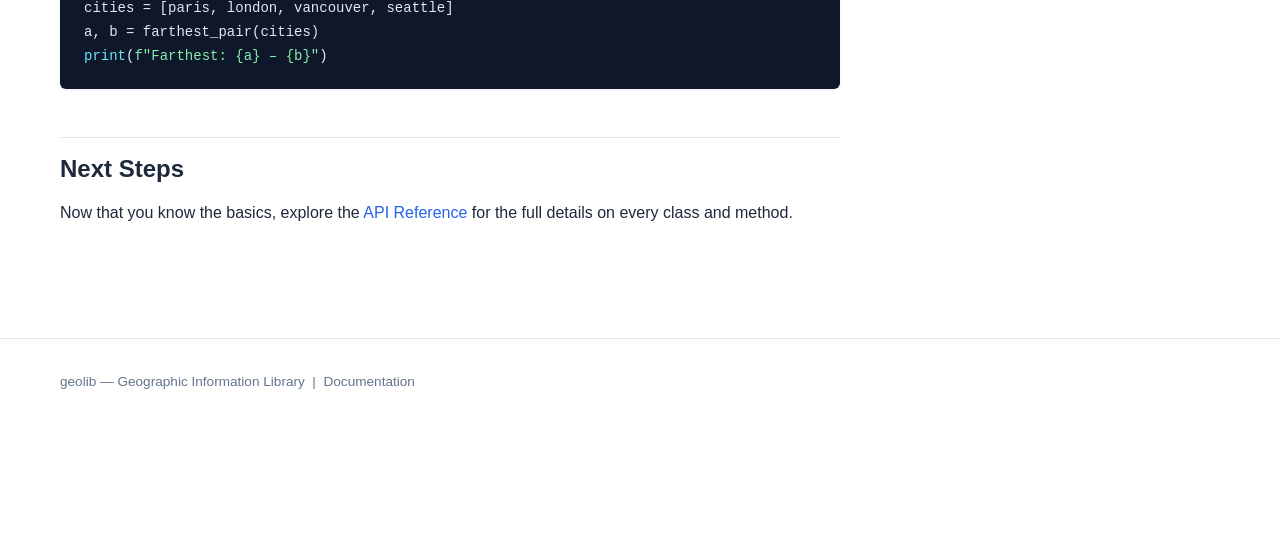
==== commit fb899e98: "Fix digit separator: use 1,000 instead of 1 000" ====
--- a/tutorial.html
+++ b/tutorial.html
@@ -83,7 +83,7 @@
 north_of_paris = paris.<span class="fn">translate</span>(<span class="nm">500</span>, <span class="nm">0</span>)</code></pre>
 
     <div class="callout callout-note">
-        <p><strong>Tip:</strong> All distance values in geolib are in <em>metres</em>. Divide by 1 000 for kilometres.</p>
+        <p><strong>Tip:</strong> All distance values in geolib are in <em>metres</em>. Divide by 1,000 for kilometres.</p>
     </div>
 
     <!-- ────────────────────────────────────── -->
